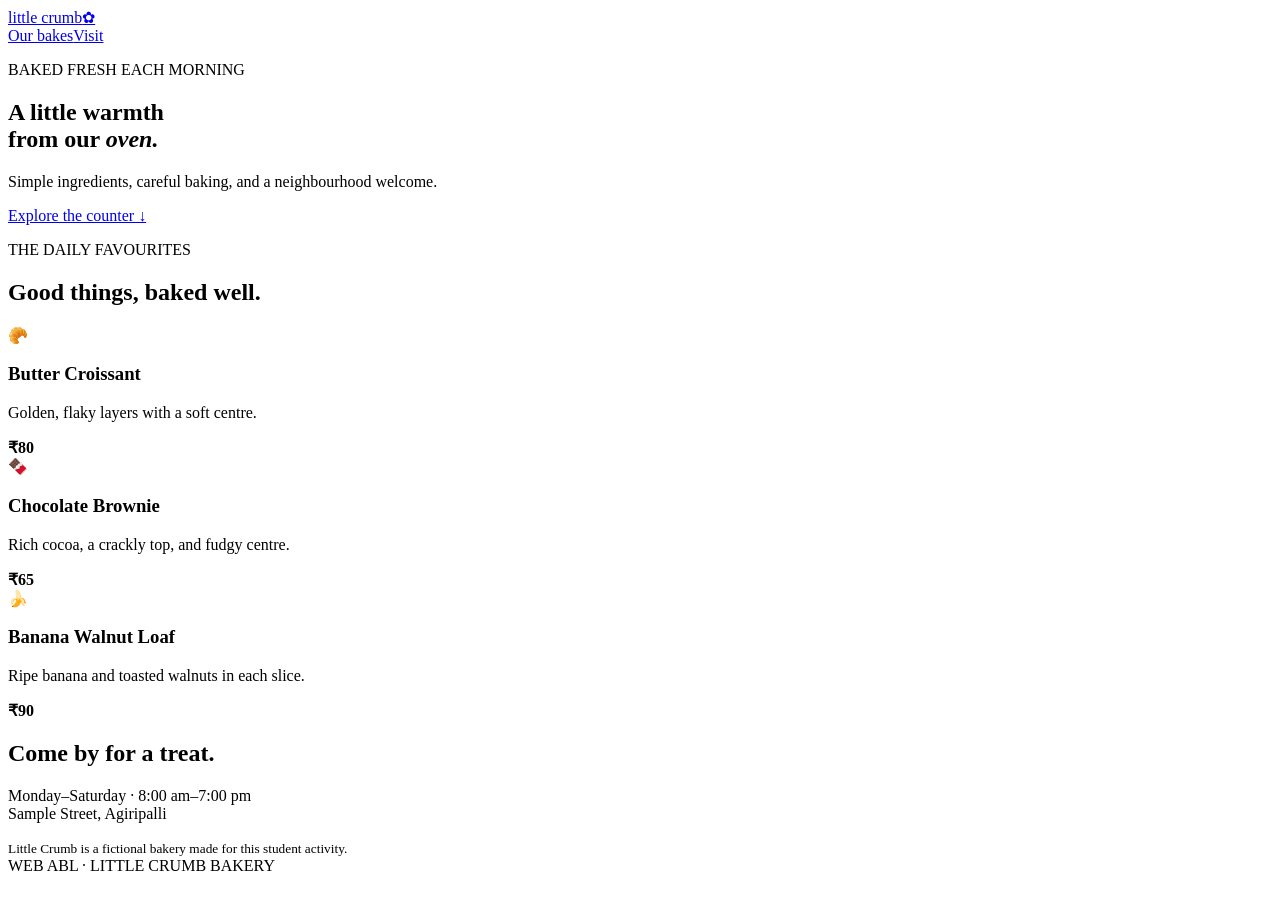
==== bakery/index.html @ 968a8112 "Add bakery activity page" ====
<!doctype html>
<html lang="en"><head><meta charset="utf-8"><meta name="viewport" content="width=device-width,initial-scale=1"><title>Little Crumb | Bakery</title><link rel="stylesheet" href="style.css"></head>
<body><header><a class="logo" href="index.html">little crumb<span>✿</span></a><nav><a href="#bakes">Our bakes</a><a href="#visit">Visit</a></nav></header><main><section class="hero"><p class="eyebrow">BAKED FRESH EACH MORNING</p><h1>A little warmth<br>from our <i>oven.</i></h1><p>Simple ingredients, careful baking, and a neighbourhood welcome.</p><a class="button" href="#bakes">Explore the counter ↓</a></section><section class="content" id="bakes"><p class="eyebrow">THE DAILY FAVOURITES</p><h2>Good things, baked well.</h2><div class="grid"><article><span>🥐</span><h3>Butter Croissant</h3><p>Golden, flaky layers with a soft centre.</p><b>₹80</b></article><article><span>🍫</span><h3>Chocolate Brownie</h3><p>Rich cocoa, a crackly top, and fudgy centre.</p><b>₹65</b></article><article><span>🍌</span><h3>Banana Walnut Loaf</h3><p>Ripe banana and toasted walnuts in each slice.</p><b>₹90</b></article></div></section><section class="visit" id="visit"><h2>Come by for a treat.</h2><p>Monday–Saturday · 8:00 am–7:00 pm<br>Sample Street, Agiripalli</p><small>Little Crumb is a fictional bakery made for this student activity.</small></section></main><footer>WEB ABL · LITTLE CRUMB BAKERY</footer></body></html>
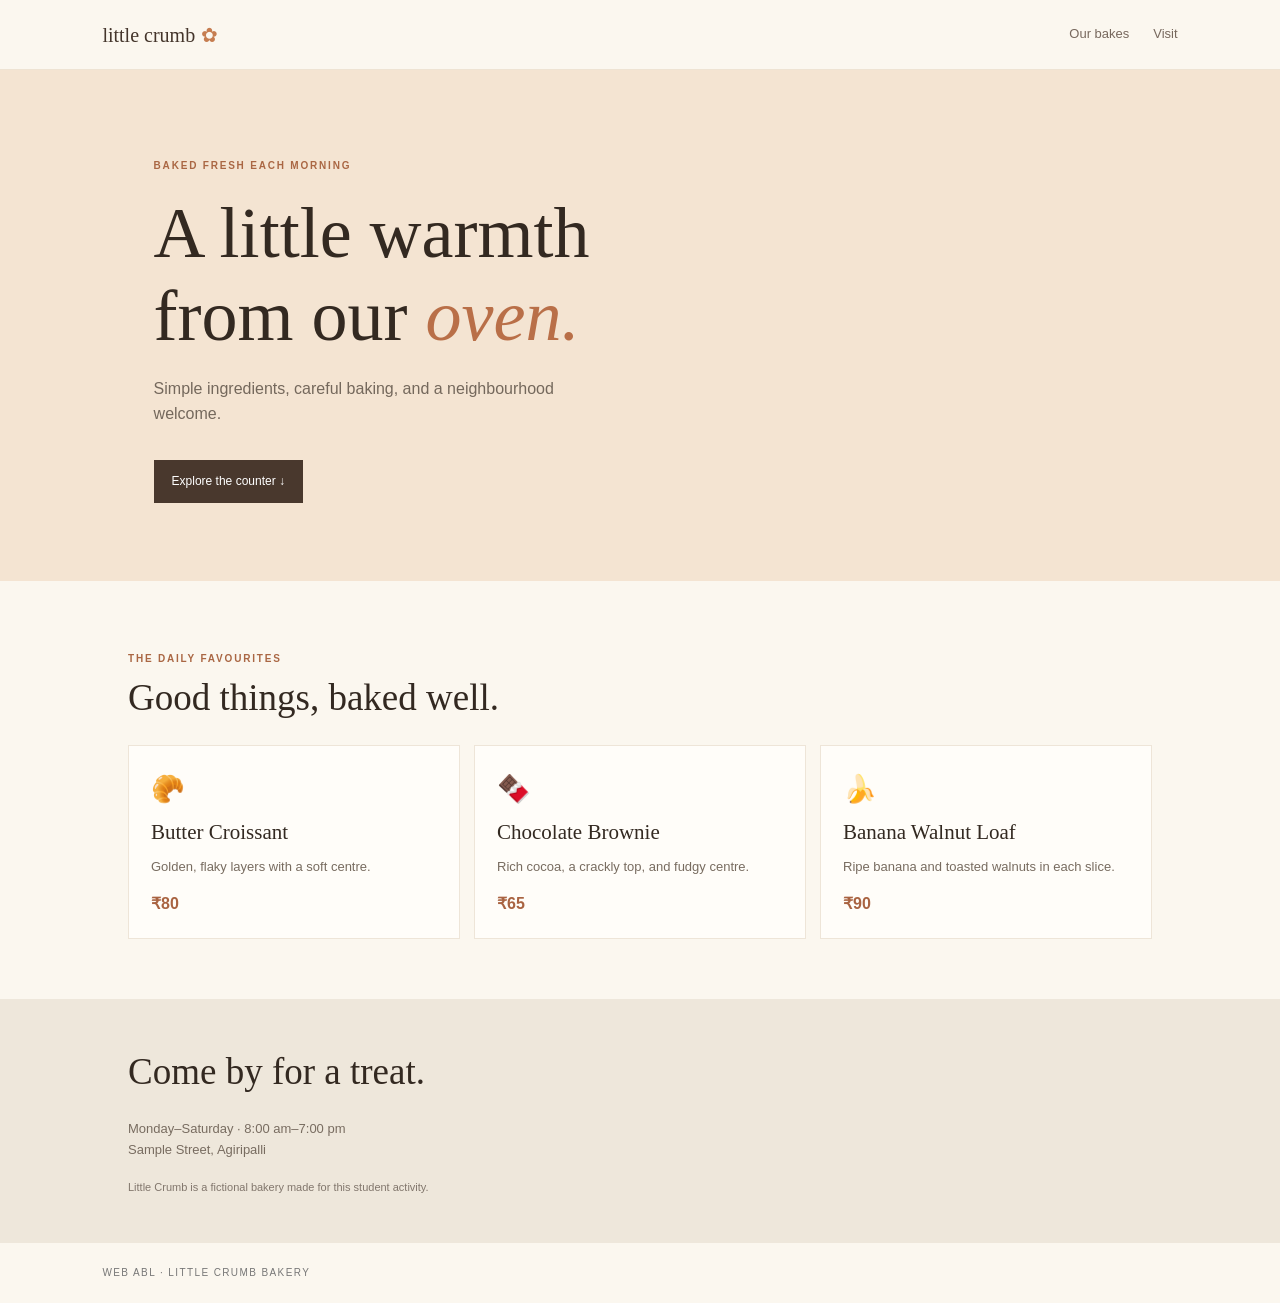
==== commit 2538406c: "Update index.html" ====
--- a/bakery/index.html
+++ b/bakery/index.html
@@ -1,3 +1,42 @@
 <!doctype html>
-<html lang="en"><head><meta charset="utf-8"><meta name="viewport" content="width=device-width,initial-scale=1"><title>Little Crumb | Bakery</title><link rel="stylesheet" href="style.css"></head>
-<body><header><a class="logo" href="index.html">little crumb<span>✿</span></a><nav><a href="#bakes">Our bakes</a><a href="#visit">Visit</a></nav></header><main><section class="hero"><p class="eyebrow">BAKED FRESH EACH MORNING</p><h1>A little warmth<br>from our <i>oven.</i></h1><p>Simple ingredients, careful baking, and a neighbourhood welcome.</p><a class="button" href="#bakes">Explore the counter ↓</a></section><section class="content" id="bakes"><p class="eyebrow">THE DAILY FAVOURITES</p><h2>Good things, baked well.</h2><div class="grid"><article><span>🥐</span><h3>Butter Croissant</h3><p>Golden, flaky layers with a soft centre.</p><b>₹80</b></article><article><span>🍫</span><h3>Chocolate Brownie</h3><p>Rich cocoa, a crackly top, and fudgy centre.</p><b>₹65</b></article><article><span>🍌</span><h3>Banana Walnut Loaf</h3><p>Ripe banana and toasted walnuts in each slice.</p><b>₹90</b></article></div></section><section class="visit" id="visit"><h2>Come by for a treat.</h2><p>Monday–Saturday · 8:00 am–7:00 pm<br>Sample Street, Agiripalli</p><small>Little Crumb is a fictional bakery made for this student activity.</small></section></main><footer>WEB ABL · LITTLE CRUMB BAKERY</footer></body></html>
+<html lang="en">
+  <head>
+    <meta charset="utf-8">
+    <meta name="viewport" content="width=device-width,initial-scale=1">
+    <title>Little Crumb | Bakery</title>
+    <link rel="stylesheet" href="style.css">
+  </head>
+<body>
+  <header>
+    <a class="logo" href="index.html">little crumb<span>✿</span>
+    </a>
+    <nav>
+      <a href="#bakes">Our bakes</a>
+      <a href="#visit">Visit</a>
+    </nav>
+  </header>
+  <main>
+    <section class="hero">
+      <p class="eyebrow">BAKED FRESH EACH MORNING</p>
+      <h1>A little warmth<br>from our <i>oven.</i></h1>
+      <p>Simple ingredients, careful baking, and a neighbourhood welcome.</p>
+      <a class="button" href="#bakes">Explore the counter ↓</a>
+    </section>
+    <section class="content" id="bakes"><p class="eyebrow">THE DAILY FAVOURITES</p>
+      <h2>Good things, baked well.</h2><div class="grid">
+        <article><span>🥐</span>
+          <h3>Butter Croissant</h3><p>Golden, flaky layers with a soft centre.</p>
+          <b>₹80</b></article><article><span>🍫</span>
+            <h3>Chocolate Brownie</h3><p>Rich cocoa, a crackly top, and fudgy centre.</p>
+            <b>₹65</b></article>
+        <article><span>🍌</span>
+          <h3>Banana Walnut Loaf</h3><p>Ripe banana and toasted walnuts in each slice.</p>
+          <b>₹90</b></article></div></section>
+    <section class="visit" id="visit">
+      <h2>Come by for a treat.</h2><p>Monday–Saturday · 8:00 am–7:00 pm<br>Sample Street, Agiripalli</p>
+      <small>Little Crumb is a fictional bakery made for this student activity.</small>
+    </section>
+  </main>
+  <footer>WEB ABL · LITTLE CRUMB BAKERY</footer>
+</body>
+</html>
--- a/bakery/style.css
+++ b/bakery/style.css
@@ -0,0 +1 @@
+*{box-sizing:border-box}body{margin:0;color:#332921;background:#fbf7ef;font:16px/1.6 Arial,sans-serif}header{height:70px;display:flex;align-items:center;justify-content:space-between;padding:0 8%;border-bottom:1px solid #eee3d3}.logo{font-family:Georgia,serif;font-size:20px;color:#44352b;text-decoration:none}.logo span{color:#c67d50;margin-left:6px}nav{display:flex;gap:24px}nav a{font-size:13px;color:#77685d;text-decoration:none}.hero{padding:78px 12%;background:#f4e4d2}.eyebrow{color:#aa6744;font-size:10px;font-weight:bold;letter-spacing:.18em}h1,h2,h3{font-family:Georgia,serif;font-weight:500;line-height:1.15}h1{font-size:clamp(43px,7vw,72px);margin:18px 0}h1 i{color:#b96f48}.hero p:not(.eyebrow){max-width:460px;color:#74685c}.button{display:inline-block;padding:12px 18px;margin-top:17px;background:#49382d;color:white;text-decoration:none;font-size:12px}.content{padding:60px 10%}.content h2,.visit h2{font-size:37px;margin:8px 0 25px}.grid{display:grid;grid-template-columns:repeat(3,1fr);gap:14px}.grid article{padding:22px;background:#fffdf9;border:1px solid #eee5d8}.grid span{font-size:27px}.grid h3{font-size:21px;margin:9px 0}.grid p,.visit p{font-size:13px;color:#786c60}.grid b{color:#a96341}.visit{padding:44px 10%;background:#eee7db}small{color:#81766c;font-size:11px}footer{padding:22px 8%;font-size:10px;color:#777;letter-spacing:.14em}@media(max-width:650px){.hero{padding:55px 8%}.content,.visit{padding:45px 8%}.grid{grid-template-columns:1fr}}
